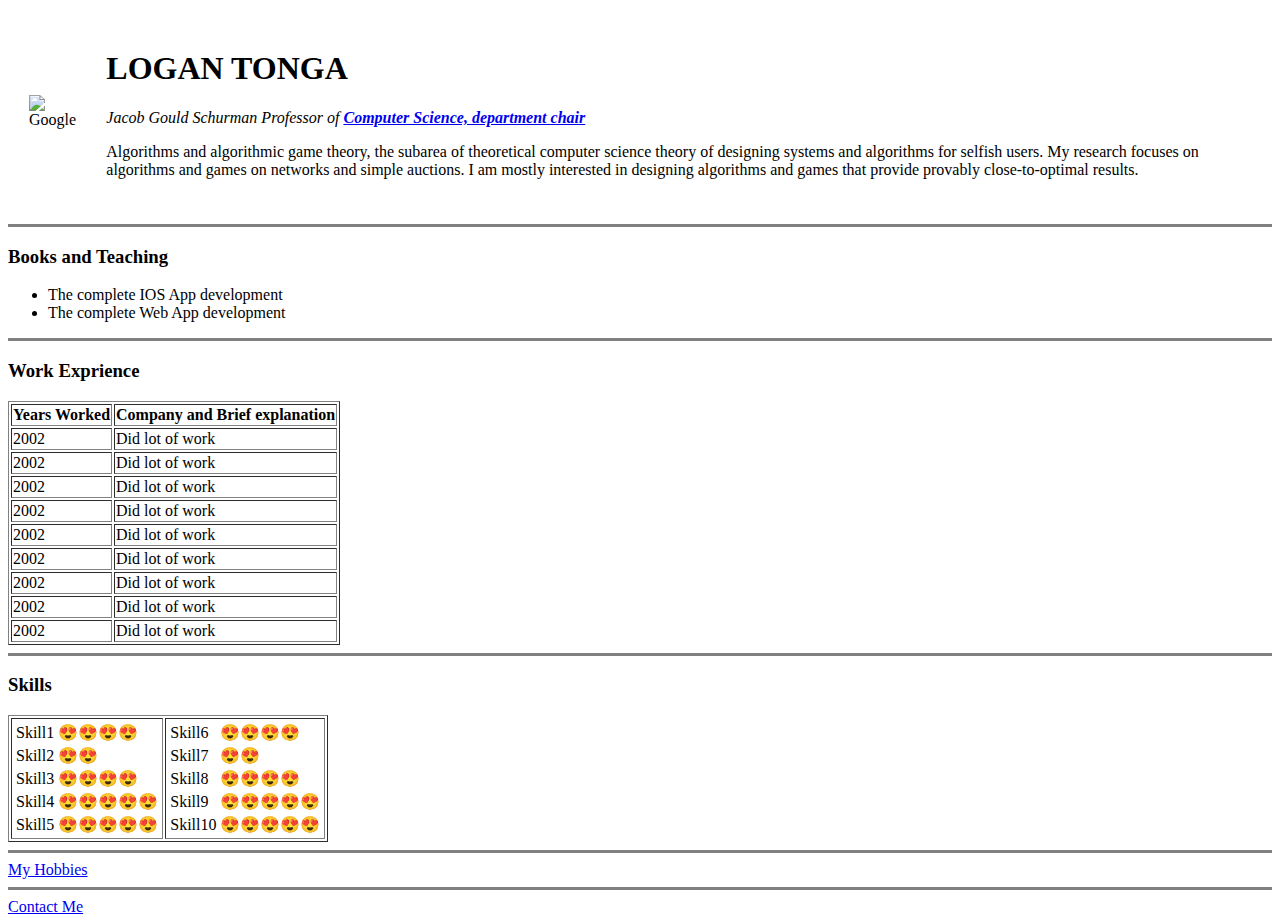
==== index.html @ 6d0b55f2 "Added initial CV website files" ====
<!DOCTYPE html>
<html lang="en" dir="ltr">

<head>
  <meta charset="utf-8">
  <title>Logan's Personal Site</title>
</head>

<body>
  <table cellspacing="20">
    <tr><td><img src="https://www.google.com/images/branding/googlelogo/1x/googlelogo_color_272x92dp.png" alt="Google"></td>
    <td><h1>LOGAN TONGA</h1>
    <p><em>Jacob Gould Schurman Professor of <strong><a href="https://www.facebook.com">Computer Science, department chair</a></strong></em></p>
    <p>Algorithms and algorithmic game theory, the subarea of theoretical computer science theory of designing systems and algorithms for selfish users. My research focuses on algorithms and games on networks and simple auctions. I am mostly interested
      in designing algorithms and games that provide provably close-to-optimal results.</p></td></tr>
  </table>

  <hr size="3" noshade />
<h3>Books and Teaching</h3>
<ul>
  <li>
    The complete IOS App development
  </li>  <li>
      The complete Web App development
    </li>
</ul>
<hr size="3" noshade />
<h3>Work Exprience</h3>
<table border="1">
  <thead>
    <tr><th>Years Worked</th><th>Company and Brief explanation</th></tr>
  </thead>
<tbody>
  <tr><td>2002</td><td>Did lot of work</td></tr>
  <tr><td>2002</td><td>Did lot of work</td></tr>
  <tr><td>2002</td><td>Did lot of work</td></tr>
  <tr><td>2002</td><td>Did lot of work</td></tr>
  <tr><td>2002</td><td>Did lot of work</td></tr>
  <tr><td>2002</td><td>Did lot of work</td></tr>
  <tr><td>2002</td><td>Did lot of work</td></tr>
  <tr><td>2002</td><td>Did lot of work</td></tr>
  <tr><td>2002</td><td>Did lot of work</td></tr>
</tbody>

</table>
<hr size="3" noshade />
<h3>Skills</h3>
<table border="1" spacing="10">
  <tr><td>
    <table>
      <tr><td>Skill1</td><td>😍😍😍😍</td></tr>
      <tr><td>Skill2</td><td>😍😍</td></tr>
      <tr><td>Skill3</td><td>😍😍😍😍</td></tr>
      <tr><td>Skill4</td><td>😍😍😍😍😍</td></tr>
      <tr><td>Skill5</td><td>😍😍😍😍😍</td></tr>
    </table>
  </td><td>
    <table>
      <tr><td>Skill6</td><td>😍😍😍😍</td></tr>
      <tr><td>Skill7</td><td>😍😍</td></tr>
      <tr><td>Skill8</td><td>😍😍😍😍</td></tr>
      <tr><td>Skill9</td><td>😍😍😍😍😍</td></tr>
      <tr><td>Skill10</td><td>😍😍😍😍😍</td></tr>
    </table>
  </td></tr>

</table>
<hr size="3" noshade />
<a href="C:\Users\pwaxp03\Desktop\Web Development\HTML - Personal Site\hobbies.html">My Hobbies</a><br />
<hr size="3" noshade />
<a href="C:\Users\pwaxp03\Desktop\Web Development\HTML - Personal Site\contactme.html">Contact Me</a>
</body>

</html>
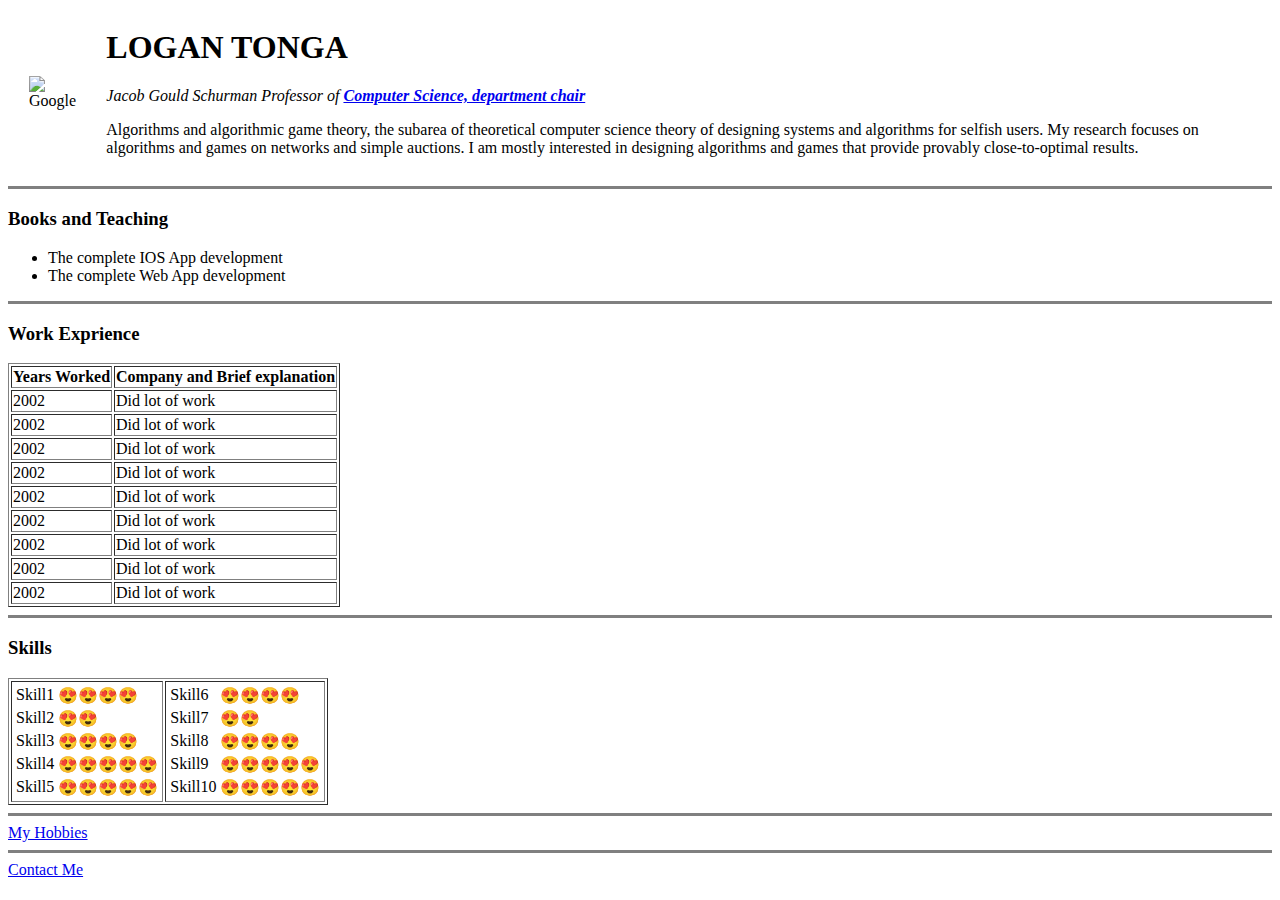
==== commit 0f8741e1: "Update index.html" ====
--- a/index.html
+++ b/index.html
@@ -1,4 +1,4 @@
-<!DOCTYPE html>
+
 <html lang="en" dir="ltr">
 
 <head>
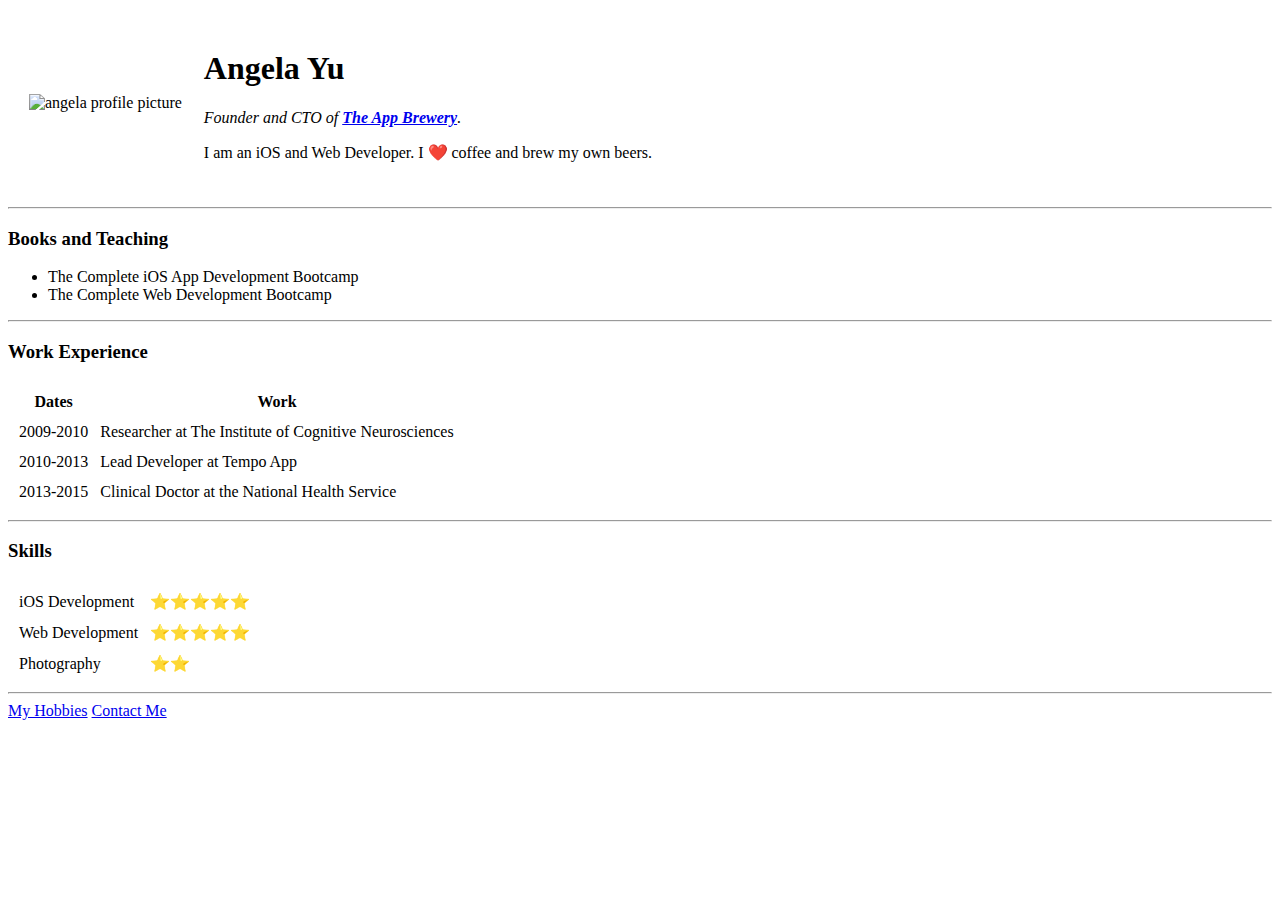
==== commit 60b26693: "Update index.html" ====
--- a/index.html
+++ b/index.html
@@ -1,74 +1,68 @@
+<!DOCTYPE html>
+<html>
+  <head>
+    <meta charset="utf-8">
+    <title>Angela's Personal Site</title>
+    <link rel="stylesheet" href="css/styles.css">
+  </head>
 
-<html lang="en" dir="ltr">
-
-<head>
-  <meta charset="utf-8">
-  <title>Logan's Personal Site</title>
-</head>
-
-<body>
-  <table cellspacing="20">
-    <tr><td><img src="https://www.google.com/images/branding/googlelogo/1x/googlelogo_color_272x92dp.png" alt="Google"></td>
-    <td><h1>LOGAN TONGA</h1>
-    <p><em>Jacob Gould Schurman Professor of <strong><a href="https://www.facebook.com">Computer Science, department chair</a></strong></em></p>
-    <p>Algorithms and algorithmic game theory, the subarea of theoretical computer science theory of designing systems and algorithms for selfish users. My research focuses on algorithms and games on networks and simple auctions. I am mostly interested
-      in designing algorithms and games that provide provably close-to-optimal results.</p></td></tr>
-  </table>
-
-  <hr size="3" noshade />
-<h3>Books and Teaching</h3>
-<ul>
-  <li>
-    The complete IOS App development
-  </li>  <li>
-      The complete Web App development
-    </li>
-</ul>
-<hr size="3" noshade />
-<h3>Work Exprience</h3>
-<table border="1">
-  <thead>
-    <tr><th>Years Worked</th><th>Company and Brief explanation</th></tr>
-  </thead>
-<tbody>
-  <tr><td>2002</td><td>Did lot of work</td></tr>
-  <tr><td>2002</td><td>Did lot of work</td></tr>
-  <tr><td>2002</td><td>Did lot of work</td></tr>
-  <tr><td>2002</td><td>Did lot of work</td></tr>
-  <tr><td>2002</td><td>Did lot of work</td></tr>
-  <tr><td>2002</td><td>Did lot of work</td></tr>
-  <tr><td>2002</td><td>Did lot of work</td></tr>
-  <tr><td>2002</td><td>Did lot of work</td></tr>
-  <tr><td>2002</td><td>Did lot of work</td></tr>
-</tbody>
-
-</table>
-<hr size="3" noshade />
-<h3>Skills</h3>
-<table border="1" spacing="10">
-  <tr><td>
-    <table>
-      <tr><td>Skill1</td><td>😍😍😍😍</td></tr>
-      <tr><td>Skill2</td><td>😍😍</td></tr>
-      <tr><td>Skill3</td><td>😍😍😍😍</td></tr>
-      <tr><td>Skill4</td><td>😍😍😍😍😍</td></tr>
-      <tr><td>Skill5</td><td>😍😍😍😍😍</td></tr>
+  <body style="background-color: white">
+    <table cellspacing="20">
+      <tr>
+        <td><img src="images/angela.png" alt="angela profile picture"></td>
+        <td><h1>Angela Yu</h1>
+        <p><em>Founder and CTO of <strong><a href="https://www.appbrewery.co/">The App Brewery</a></strong>.</em></p>
+        <p>I am an iOS and Web Developer. I ❤️ coffee and brew my own beers.</p></td>
+      </tr>
     </table>
-  </td><td>
-    <table>
-      <tr><td>Skill6</td><td>😍😍😍😍</td></tr>
-      <tr><td>Skill7</td><td>😍😍</td></tr>
-      <tr><td>Skill8</td><td>😍😍😍😍</td></tr>
-      <tr><td>Skill9</td><td>😍😍😍😍😍</td></tr>
-      <tr><td>Skill10</td><td>😍😍😍😍😍</td></tr>
+    <hr>
+    <h3>Books and Teaching</h3>
+    <ul>
+      <li>The Complete iOS App Development Bootcamp</li>
+      <li>The Complete Web Development Bootcamp</li>
+    </ul>
+    <hr>
+    <h3>Work Experience</h3>
+    <table cellspacing="10">
+      <thead>
+        <tr>
+          <th>Dates</th>
+          <th>Work</th>
+        </tr>
+      </thead>
+      <tbody>
+        <tr>
+          <td>2009-2010</td>
+          <td>Researcher at The Institute of Cognitive Neurosciences</td>
+        </tr>
+        <tr>
+          <td>2010-2013</td>
+          <td>Lead Developer at Tempo App</td>
+        </tr>
+        <tr>
+          <td>2013-2015</td>
+          <td>Clinical Doctor at the National Health Service</td>
+        </tr>
+      </tbody>
     </table>
-  </td></tr>
-
-</table>
-<hr size="3" noshade />
-<a href="C:\Users\pwaxp03\Desktop\Web Development\HTML - Personal Site\hobbies.html">My Hobbies</a><br />
-<hr size="3" noshade />
-<a href="C:\Users\pwaxp03\Desktop\Web Development\HTML - Personal Site\contactme.html">Contact Me</a>
-</body>
-
+    <hr>
+    <h3>Skills</h3>
+    <table cellspacing="10">
+      <tr>
+        <td>iOS Development</td>
+        <td>⭐️⭐️⭐️⭐️⭐️</td>
+      </tr>
+      <tr>
+        <td>Web Development</td>
+        <td>⭐️⭐️⭐️⭐️⭐️</td>
+      </tr>
+      <tr>
+        <td>Photography</td>
+        <td>⭐️⭐️</td>
+      </tr>
+    </table>
+    <hr>
+    <a href="hobbies.html">My Hobbies</a>
+    <a href="contact-me.html">Contact Me</a>
+  </body>
 </html>
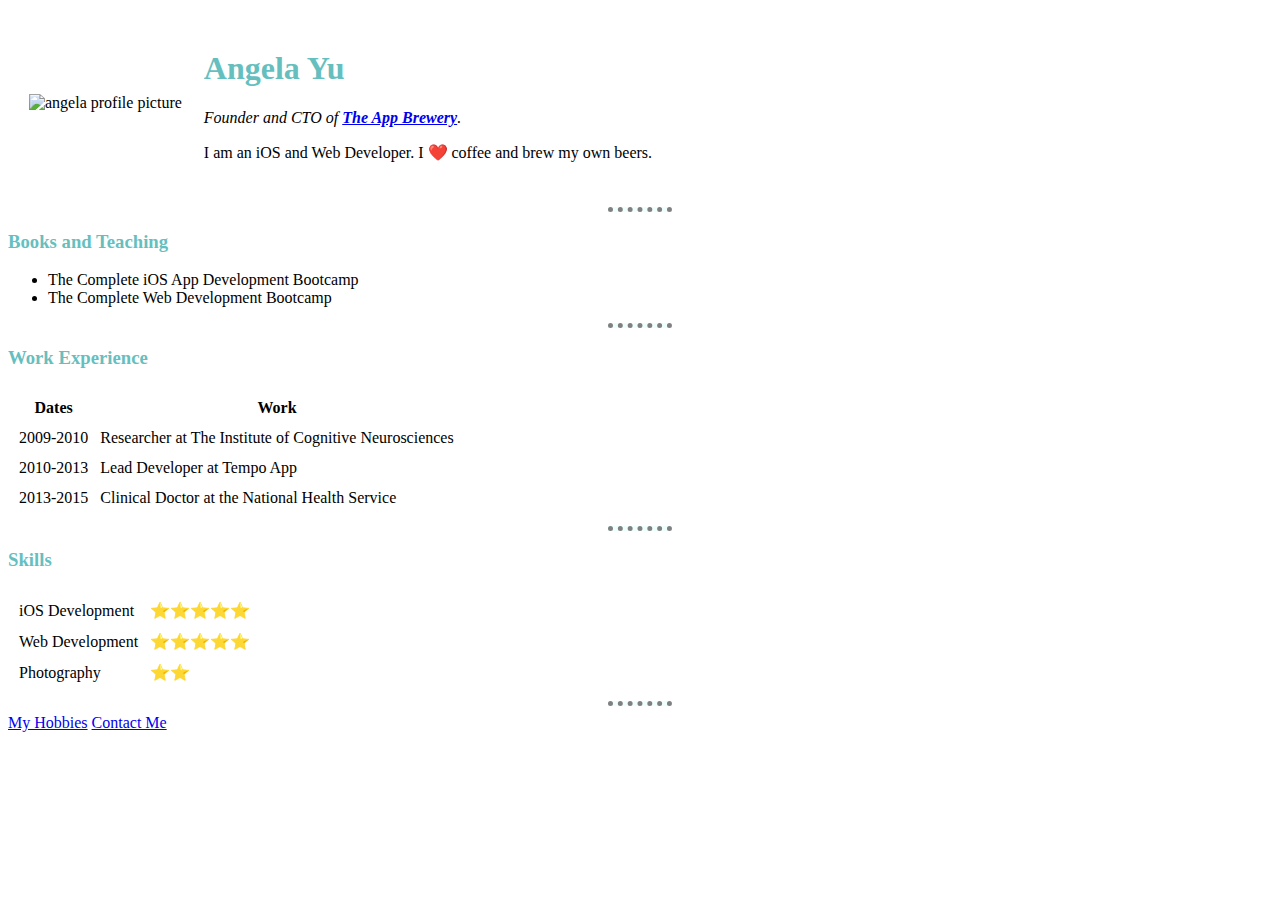
==== commit 5c5e4a32: "Update index.html" ====
--- a/index.html
+++ b/index.html
@@ -3,7 +3,7 @@
   <head>
     <meta charset="utf-8">
     <title>Angela's Personal Site</title>
-    <link rel="stylesheet" href="css/styles.css">
+    <link rel="stylesheet" href="styles.css">
   </head>
 
   <body style="background-color: white">
--- a/styles.css
+++ b/styles.css
@@ -0,0 +1,14 @@
+body{
+  background-color: #EFFFFD;
+}
+hr{
+  color : grey;
+  background-color : #EFFFFD;
+  border-style : none;
+  border-top-style  : dotted;
+  width : 5%;
+  border-width: 5px;
+}
+h1,h3{
+  color:#66bfbf;
+}
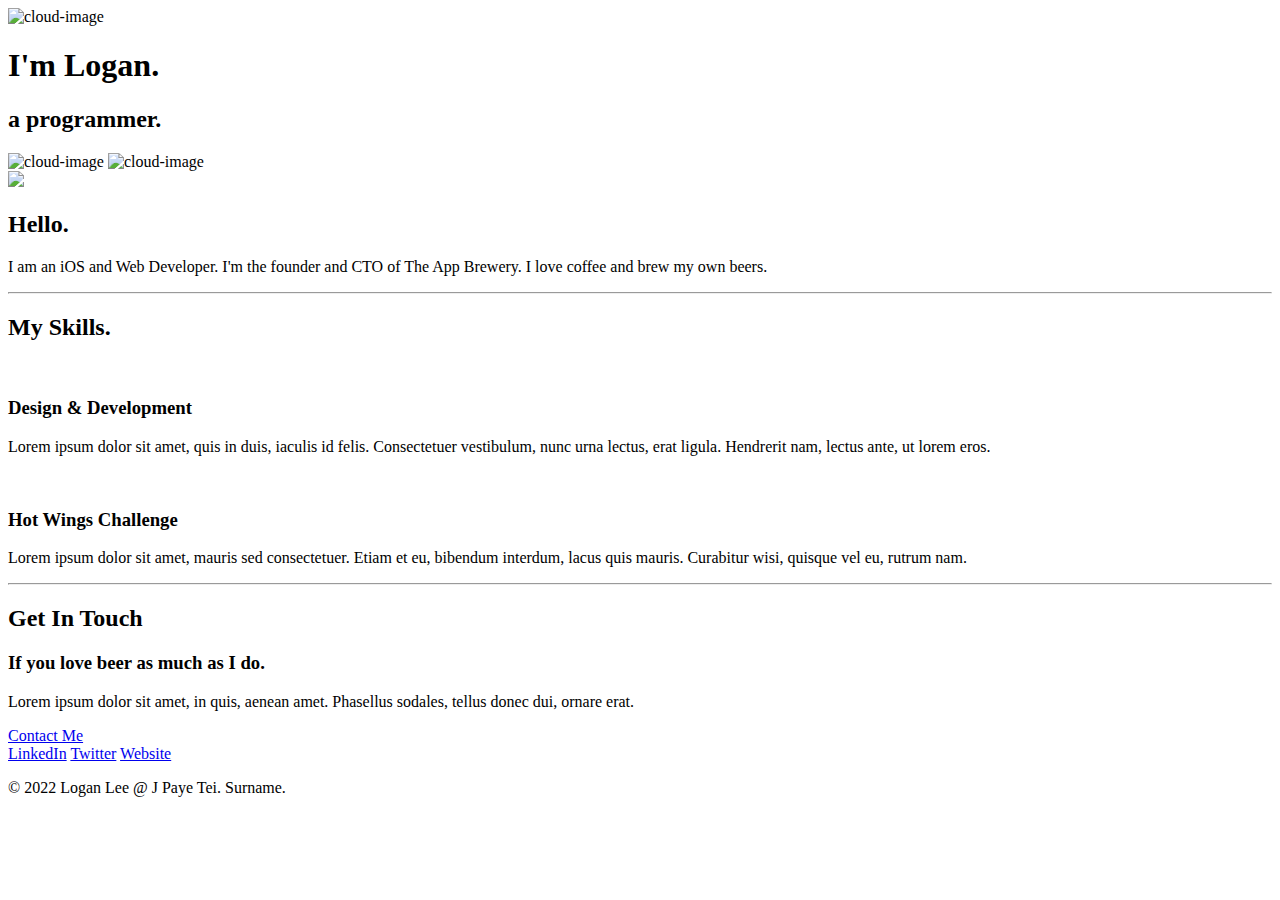
==== commit fc9f164b: "Add files via upload" ====
--- a/index.html
+++ b/index.html
@@ -1,68 +1,68 @@
 <!DOCTYPE html>
-<html>
-  <head>
-    <meta charset="utf-8">
-    <title>Angela's Personal Site</title>
-    <link rel="stylesheet" href="styles.css">
-  </head>
+<html lang="en">
 
-  <body style="background-color: white">
-    <table cellspacing="20">
-      <tr>
-        <td><img src="images/angela.png" alt="angela profile picture"></td>
-        <td><h1>Angela Yu</h1>
-        <p><em>Founder and CTO of <strong><a href="https://www.appbrewery.co/">The App Brewery</a></strong>.</em></p>
-        <p>I am an iOS and Web Developer. I ❤️ coffee and brew my own beers.</p></td>
-      </tr>
-    </table>
+<head>
+  <meta charset="UTF-8">
+  <meta name="viewport" content="width=device-width, initial-scale=1.0">
+  <meta http-equiv="X-UA-Compatible" content="ie=edge">
+  <title>Logan's WebPage</title>
+  <link rel="stylesheet" href="css\styles.css">
+  <link rel="icon" href="favicon.ico">
+  <link rel="preconnect" href="https://fonts.googleapis.com">
+  <link rel="preconnect" href="https://fonts.gstatic.com" crossorigin>
+  <link href="https://fonts.googleapis.com/css2?family=Merriweather:ital,wght@1,300&family=Montserrat:ital,wght@0,300;0,400;0,600;1,300;1,400;1,500&family=Sacramento&display=swap" rel="stylesheet">
+  <link rel="preconnect" href="https://fonts.googleapis.com">
+  <link rel="preconnect" href="https://fonts.gstatic.com" crossorigin>
+  <link href="https://fonts.googleapis.com/css2?family=Montserrat&display=swap" rel="stylesheet">
+</head>
+
+<body>
+  <div class="top-container">
+    <img class="first-cloud" src="images/cloud.png" alt="cloud-image">
+    <div class="name-info">
+      <h1 class="namestuff">I'm Logan.</h1>
+      <h2 class="namestuff1">a <span class="pro-style">pro</span>grammer.</h2>
+
+    </div>
+    <img class="second-cloud" src="images/cloud.png" alt="cloud-image">
+    <img src="images/mountain.png" alt="cloud-image">
+  </div>
+  <div class="middle-container">
+    <div class="profile">
+      <img src="images/man.png" class="person-image">
+      <h2>Hello.</h2>
+      <p class="intro">I am an iOS and Web Developer. I'm the founder and CTO of The App Brewery. I love coffee and brew my own beers.</p>
+    </div>
     <hr>
-    <h3>Books and Teaching</h3>
-    <ul>
-      <li>The Complete iOS App Development Bootcamp</li>
-      <li>The Complete Web Development Bootcamp</li>
-    </ul>
+    <div class="skills">
+      <h2>My Skills.</h2>
+      <div class="skill-row">
+        <img src="images/computer.png" alt="" class="bodyinage">
+        <h3>Design & Development</h3>
+        <p class="code-skill-description1">Lorem ipsum dolor sit amet, quis in duis, iaculis id felis. Consectetuer vestibulum, nunc urna lectus, erat ligula. Hendrerit nam, lectus ante, ut lorem eros.</p>
+      </div>
+      <div class="skill-row">
+        <img src="images/chillies.png" alt="" class="bodyinage1">
+        <h3>Hot Wings Challenge</h3>
+        <p class="code-skill-description2">Lorem ipsum dolor sit amet, mauris sed consectetuer. Etiam et eu, bibendum interdum, lacus quis mauris. Curabitur wisi, quisque vel eu, rutrum nam.</p>
+      </div>
+    </div>
     <hr>
-    <h3>Work Experience</h3>
-    <table cellspacing="10">
-      <thead>
-        <tr>
-          <th>Dates</th>
-          <th>Work</th>
-        </tr>
-      </thead>
-      <tbody>
-        <tr>
-          <td>2009-2010</td>
-          <td>Researcher at The Institute of Cognitive Neurosciences</td>
-        </tr>
-        <tr>
-          <td>2010-2013</td>
-          <td>Lead Developer at Tempo App</td>
-        </tr>
-        <tr>
-          <td>2013-2015</td>
-          <td>Clinical Doctor at the National Health Service</td>
-        </tr>
-      </tbody>
-    </table>
-    <hr>
-    <h3>Skills</h3>
-    <table cellspacing="10">
-      <tr>
-        <td>iOS Development</td>
-        <td>⭐️⭐️⭐️⭐️⭐️</td>
-      </tr>
-      <tr>
-        <td>Web Development</td>
-        <td>⭐️⭐️⭐️⭐️⭐️</td>
-      </tr>
-      <tr>
-        <td>Photography</td>
-        <td>⭐️⭐️</td>
-      </tr>
-    </table>
-    <hr>
-    <a href="hobbies.html">My Hobbies</a>
-    <a href="contact-me.html">Contact Me</a>
-  </body>
+    <div class="contact-me">
+      <h2>Get In Touch</h2>
+      <h3>If you love beer as much as I do.</h3>
+      <p class="intro">Lorem ipsum dolor sit amet, in quis, aenean amet. Phasellus sodales, tellus donec dui, ornare erat.</p>
+      <div class="button">
+        <a class="btn" href="mailto:name@email.com"<span class="button">Contact Me</a>
+      </div>
+    </div>
+  </div>
+  <div class="bottom-container">
+    <a class="footer-link" href="https://www.linkedin.com/">LinkedIn</a>
+    <a class="footer-link" href="https://twitter.com/">Twitter</a>
+    <a class="footer-link" href="https://www.appbrewery.co/">Website</a>
+    <p class="footerrights">© 2022 Logan Lee @ J Paye Tei. Surname.</p>
+  </div>
+</body>
+
 </html>
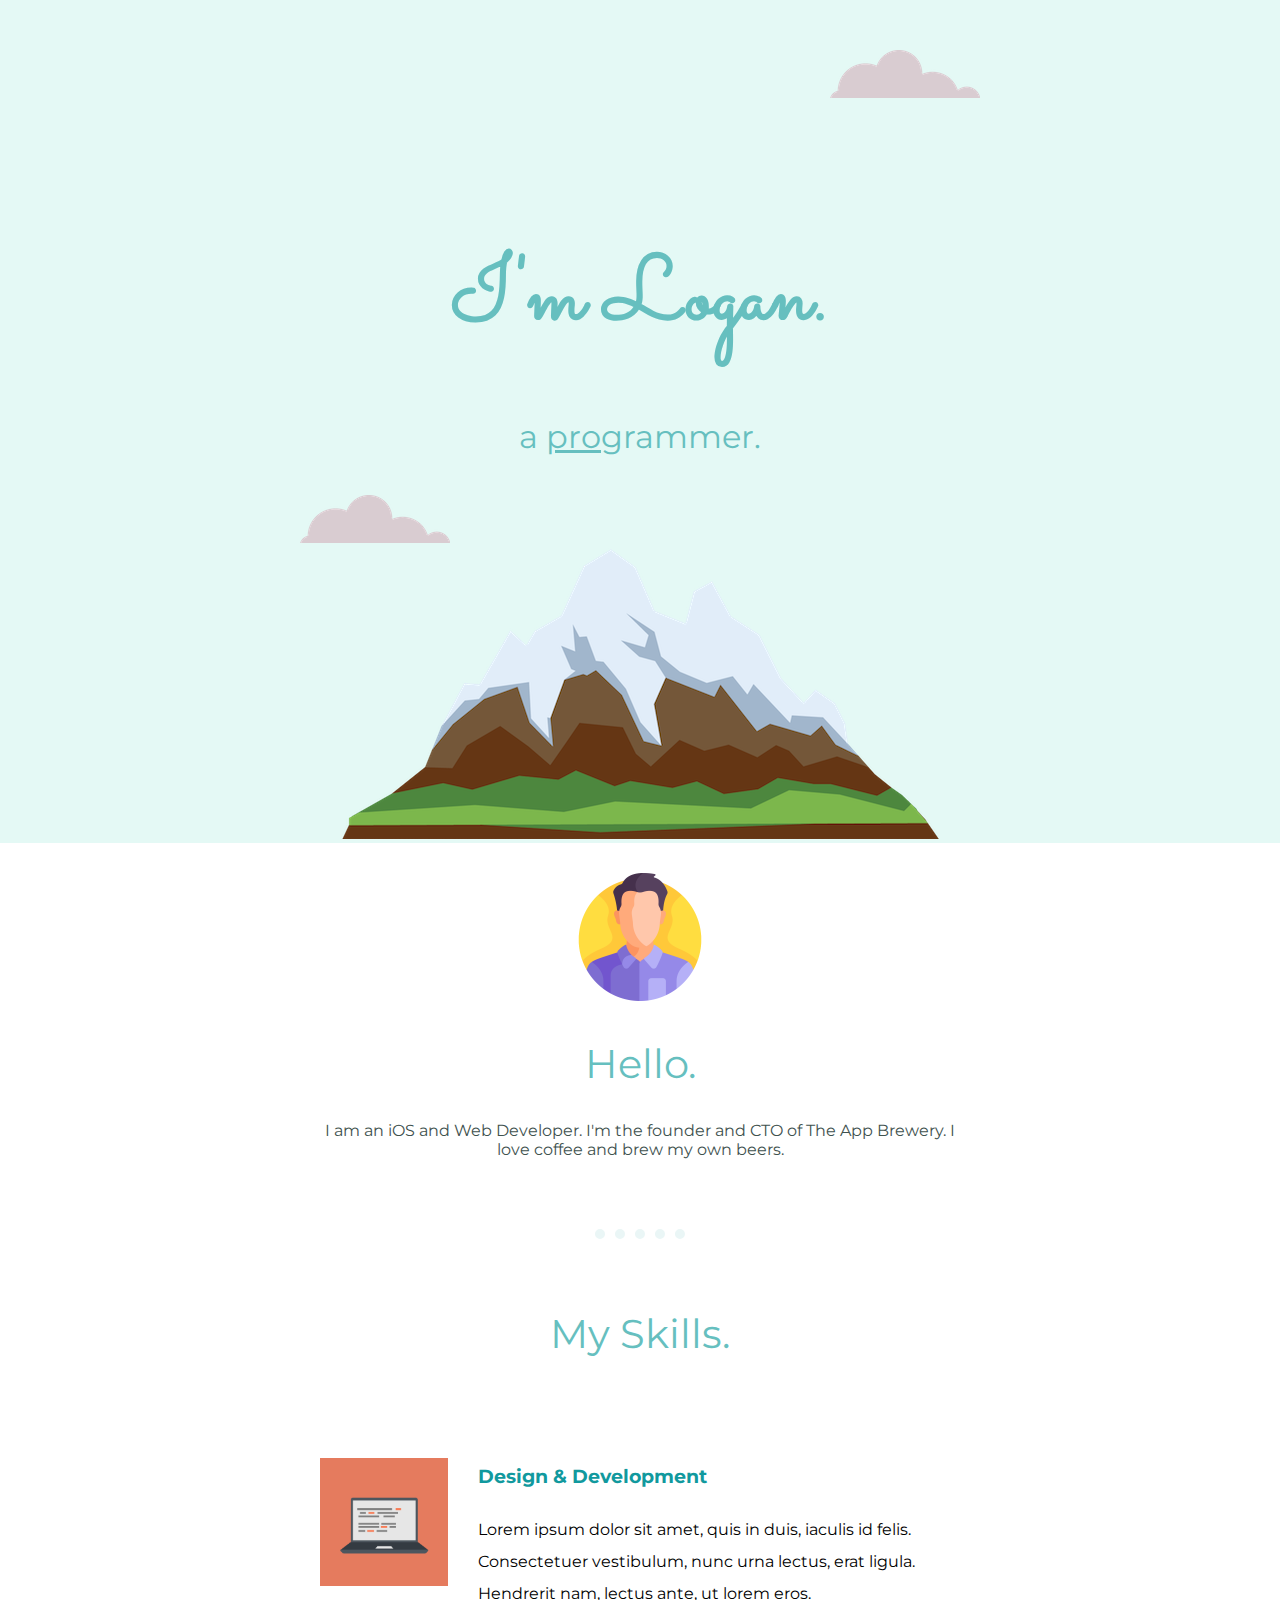
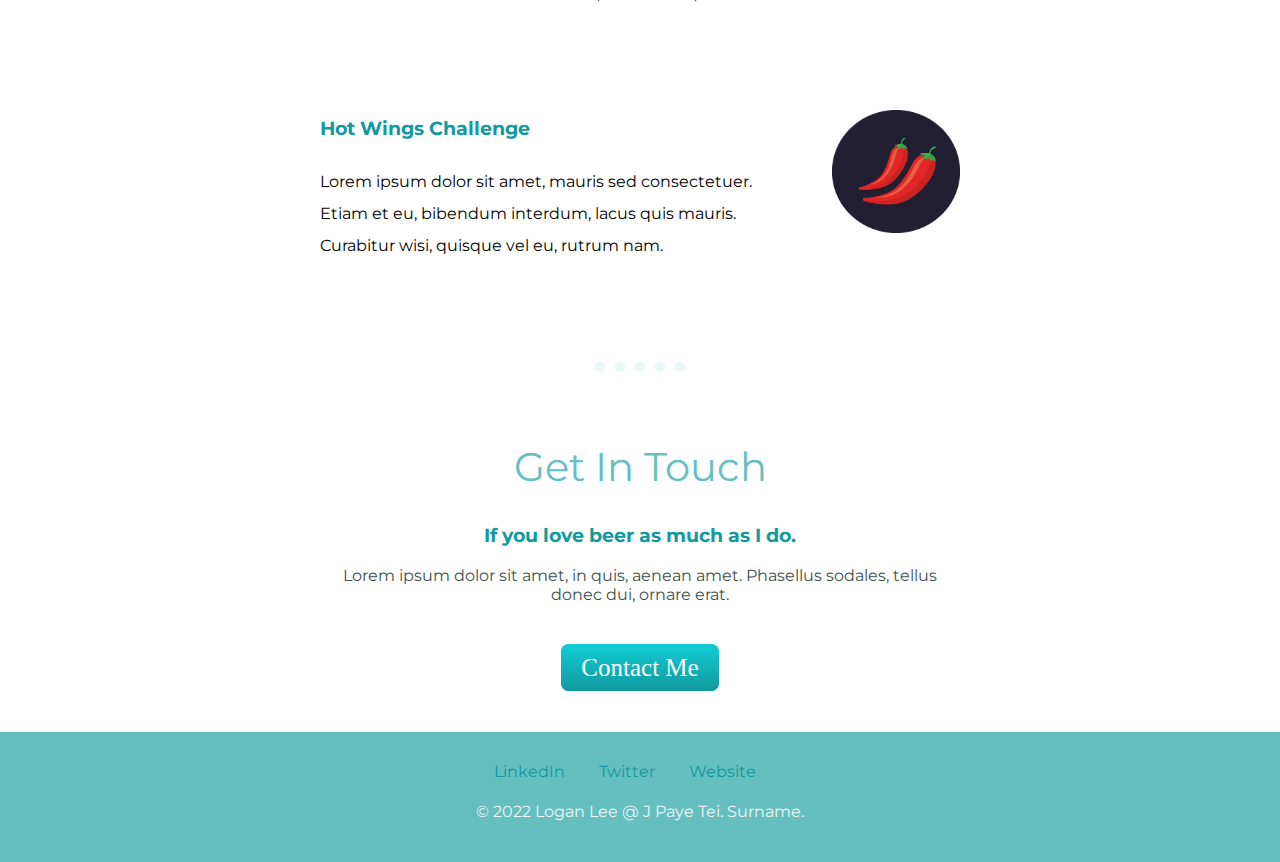
==== commit d42f09ba: "Update index.html" ====
--- a/index.html
+++ b/index.html
@@ -6,7 +6,7 @@
   <meta name="viewport" content="width=device-width, initial-scale=1.0">
   <meta http-equiv="X-UA-Compatible" content="ie=edge">
   <title>Logan's WebPage</title>
-  <link rel="stylesheet" href="css\styles.css">
+  <link rel="stylesheet" href="styles.css">
   <link rel="icon" href="favicon.ico">
   <link rel="preconnect" href="https://fonts.googleapis.com">
   <link rel="preconnect" href="https://fonts.gstatic.com" crossorigin>
@@ -18,18 +18,18 @@
 
 <body>
   <div class="top-container">
-    <img class="first-cloud" src="images/cloud.png" alt="cloud-image">
+    <img class="first-cloud" src="cloud.png" alt="cloud-image">
     <div class="name-info">
       <h1 class="namestuff">I'm Logan.</h1>
       <h2 class="namestuff1">a <span class="pro-style">pro</span>grammer.</h2>
 
     </div>
-    <img class="second-cloud" src="images/cloud.png" alt="cloud-image">
-    <img src="images/mountain.png" alt="cloud-image">
+    <img class="second-cloud" src="cloud.png" alt="cloud-image">
+    <img src="mountain.png" alt="cloud-image">
   </div>
   <div class="middle-container">
     <div class="profile">
-      <img src="images/man.png" class="person-image">
+      <img src="man.png" class="person-image">
       <h2>Hello.</h2>
       <p class="intro">I am an iOS and Web Developer. I'm the founder and CTO of The App Brewery. I love coffee and brew my own beers.</p>
     </div>
@@ -37,12 +37,12 @@
     <div class="skills">
       <h2>My Skills.</h2>
       <div class="skill-row">
-        <img src="images/computer.png" alt="" class="bodyinage">
+        <img src="computer.png" alt="" class="bodyinage">
         <h3>Design & Development</h3>
         <p class="code-skill-description1">Lorem ipsum dolor sit amet, quis in duis, iaculis id felis. Consectetuer vestibulum, nunc urna lectus, erat ligula. Hendrerit nam, lectus ante, ut lorem eros.</p>
       </div>
       <div class="skill-row">
-        <img src="images/chillies.png" alt="" class="bodyinage1">
+        <img src="chillies.png" alt="" class="bodyinage1">
         <h3>Hot Wings Challenge</h3>
         <p class="code-skill-description2">Lorem ipsum dolor sit amet, mauris sed consectetuer. Etiam et eu, bibendum interdum, lacus quis mauris. Curabitur wisi, quisque vel eu, rutrum nam.</p>
       </div>
--- a/styles.css
+++ b/styles.css
@@ -0,0 +1,146 @@
+body {
+  background-color: white;
+  margin: 0;
+  text-align: center;
+  font-family: 'Montserrat', serif;
+}
+
+.second-cloud {
+  position: absolute;
+  bottom: 300px;
+  left: 300px;
+}
+
+.first-cloud {
+  position: absolute;
+  top: 50px;
+  right: 300px;
+}
+
+.pro-style {
+  text-decoration: underline;
+}
+
+.namestuff {
+  text-align: center;
+  font-family: 'Sacramento', cursive;
+  font-size: 90px;
+  margin-bottom: 0;
+}
+
+h1 {
+  line-height: 2;
+  color: #66BFBF;
+}
+
+h2 {
+  text-align: center;
+  font-family: 'Montserrat', serif;
+  font-size: 2.5rem;
+  font-weight: normal;
+  color: #66BFBF;
+}
+
+.person-image {
+  padding-top: 30px;
+  width : 10%;
+}
+
+.namestuff1 {
+  text-align: center;
+  font-family: 'Montserrat', serif;
+  font-size: 2rem;
+}
+
+.top-container {
+  background-color: #E4F9F5;
+  position: relative;
+  padding-top: 150px;
+}
+
+h3, a {
+  color: #11999E;
+}
+
+.intro {
+  color: #40514E;
+  width: 50%;
+  text-align: center;
+  margin: auto 25% auto 25%;
+}
+
+.skill-row {
+  width: 50%;
+  margin: auto;
+  margin: 100px auto 100px auto;
+  text-align: left;
+  line-height: 2;
+}
+
+.bodyinage {
+  width: 20%;
+  margin-right: 30px;
+  float: left;
+}
+
+.bodyinage1 {
+  width: 20%;
+  margin-left: 30px;
+  float: right;
+}
+
+hr {
+  color: #EAF6F6;
+  border-width: 10px;
+  border-style: dotted;
+  border-top: none;
+  border-left: none;
+  border-right: none;
+  margin-top: 70px;
+  margin-bottom:  70px;
+  width: 7%;
+}
+.bottom-container{
+  color:#11999E;
+  background-color: #66BFBF;
+  margin:0;
+  padding-top: 30px;
+padding-bottom: 25px;}
+.footerrights{
+  padding-top: 5px;
+  color:#EAF6F6;
+}
+.footer-link{
+  padding-right: 30px;
+  text-decoration: none;
+}
+.button{
+  margin : 50px;
+}
+
+.btn {
+  background: #11cdd4;
+  background-image: -webkit-linear-gradient(top, #11cdd4, #11999e);
+  background-image: -moz-linear-gradient(top, #11cdd4, #11999e);
+  background-image: -ms-linear-gradient(top, #11cdd4, #11999e);
+  background-image: -o-linear-gradient(top, #11cdd4, #11999e);
+  background-image: linear-gradient(to bottom, #11cdd4, #11999e);
+  -webkit-border-radius: 8;
+  -moz-border-radius: 8;
+  border-radius: 8px;
+  font-family: Georgia;
+  color: #ffffff;
+  font-size: 25px;
+  padding: 10px 20px 10px 20px;
+  text-decoration: none;
+}
+
+.btn:hover {
+  background: #30e3cb;
+  background-image: -webkit-linear-gradient(top, #30e3cb, #2bc4ad);
+  background-image: -moz-linear-gradient(top, #30e3cb, #2bc4ad);
+  background-image: -ms-linear-gradient(top, #30e3cb, #2bc4ad);
+  background-image: -o-linear-gradient(top, #30e3cb, #2bc4ad);
+  background-image: linear-gradient(to bottom, #30e3cb, #2bc4ad);
+  text-decoration: none;
+}
